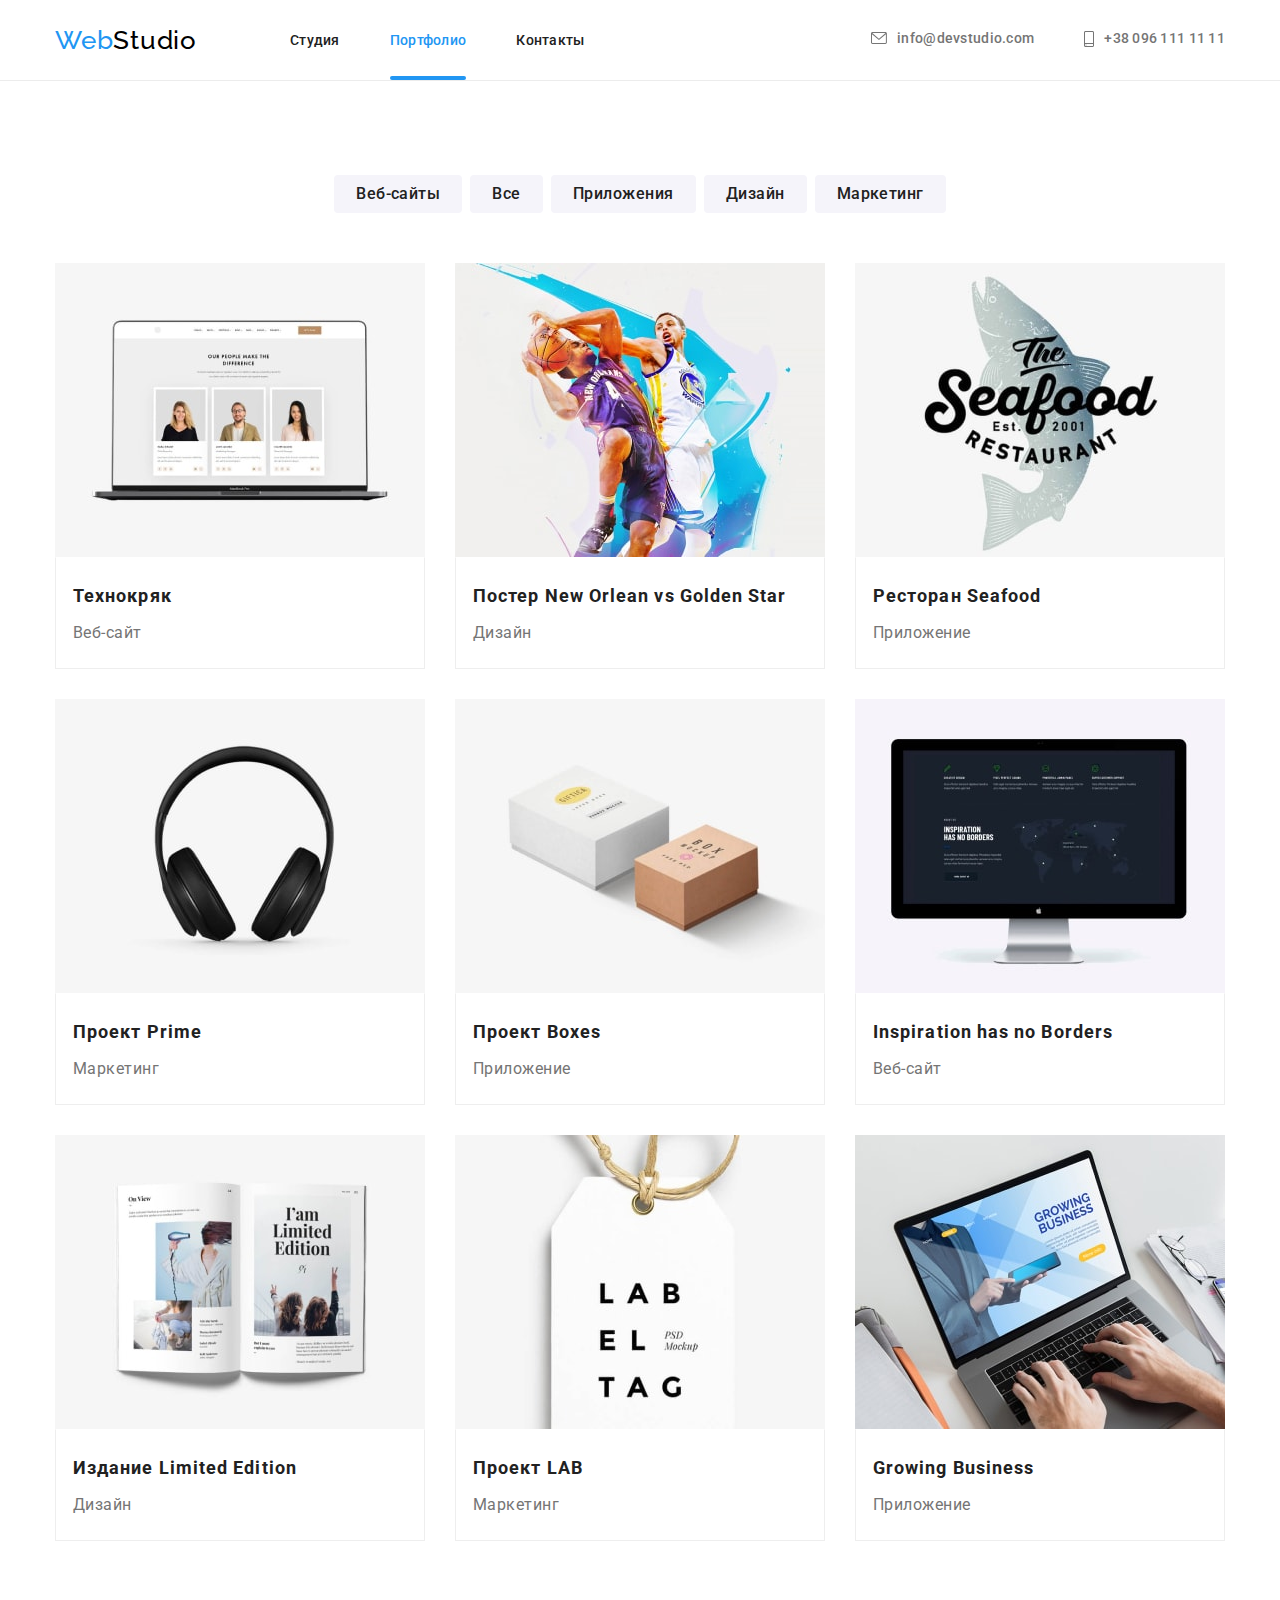
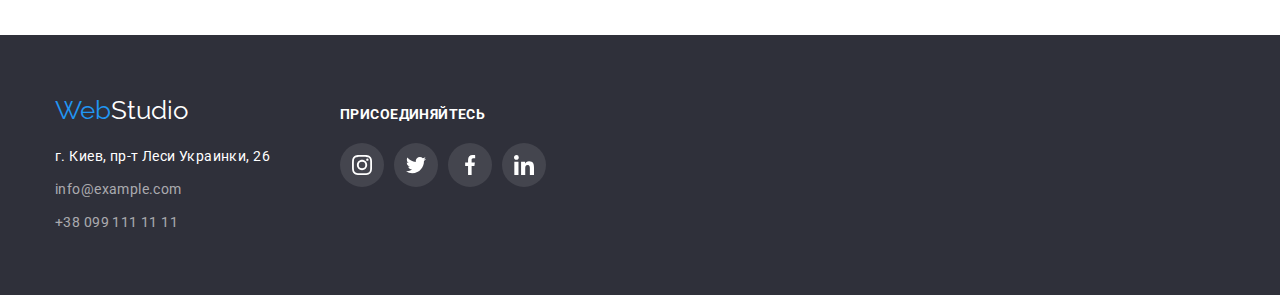
==== portfolio.html @ 97309ea2 "Клонирует репозиторий" ====
<!DOCTYPE html>
<html lang="ru">

<head>
  <meta charset="UTF-8" />
  <meta name="viewport" content="width=device-width, initial-scale=1.0" />
  <title lang="en">WebStudio</title>
  <link rel="preconnect" href="https://fonts.gstatic.com">
  <link rel="stylesheet" href="./css/modern-normalize.css">
  <link href="https://fonts.googleapis.com/css2?family=Raleway:wght@700&family=Roboto:wght@400;500;700;900&display=swap"
    rel="stylesheet">
  <link rel="stylesheet" href="./css/style.css">
</head>

<body>
  <!--header-->
  <header class="portfolio">
    <div class="container">
      <nav class="nav">
        <a class="logo-header link" href="./index.html" aria-label="логотип"><span class="logo-web">Web</span>Studio</a>
        <ul class="nav-links list">
          <li class="nav-link-item">
            <a class="studio nav-link link" href="./index.html">Студия</a>
          </li>
          <li class="nav-link-item">
            <a class="portfolio nav-link current link" href="./portfolio.html">Портфолио</a>
          </li>
          <li class="nav-link-item">
            <a class="contacts nav-link link" href="">Контакты</a>
          </li>
        </ul>
      </nav>
      <address class="header-address">
        <ul class="header-address-list list">
          <li class="header-address-item">
            <a class="address-item link" target="_blank" rel="noopener noreferrer" href="mailto:info@devstudio.com">
              <div class="address-icon">
                <svg width="16" height="12">
                  <use href="./images/sprite.svg#icon-envelope"></use>
                </svg>
              </div>
              info@devstudio.com
            </a>
          </li>
          <li class="header-address-item">
            <a class="address-item link" target="_blank" rel="noopener noreferrer" href="tel:+380961111111">
              <div class="address-icon">
                <svg width="10" height="16">
                  <use href="./images/sprite.svg#icon-smartphone"></use>
                </svg>
              </div>
              +38 096 111 11 11
            </a>
          </li>
        </ul>
      </address>
    </div>
  </header>
  
  <main>
    
    <!-- <section> -->
      <div class="container section">
        <!-- buttons -->
        <ul class="portfolio-buttons list">
          <li class="portfolio-button"><button class="portfolio-btn" type="button">Веб-сайты</button></li>
          <li class="portfolio-button"><button class="portfolio-btn" type="button">Все</button></li>
          <li class="portfolio-button"><button class="portfolio-btn" type="button">Приложения</button></li>
          <li class="portfolio-button"><button class="portfolio-btn" type="button">Дизайн</button></li>
          <li class="portfolio-button"><button class="portfolio-btn" type="button">Маркетинг</button></li>
        </ul>
        
        <!-- portfolio exemples -->
        <h1 class="visually-hidden">Портфолио</h1>
        <ul class="portfolio-list list">
          <li class="portfolio-item">
            <a class="portfolio-item-link link" href="" target="_blank" rel="noopener noreferrer"  >
              <div class="portfolio-thumb">
                <img class="portfolio-img" src="./images/portfolio/tehnokriak-img.jpg" alt="Экран ноутбука с примером сайта" width="370"
                  height="294">
                <p class="portfolio-item-description">
                  Технокряк это современная площадка распространения коронавируса.
                  Компании используют эту платформу для цифрового
                  шпионажа и атак на защищённые сервера конкурентов.
                </p>
              </div>
              <div class="portfolio-item-details" >
                <h2 class="portfolio-item-title">Технокряк</h2>
              <p class="portfolio-item-type">Веб-сайт</p>
              </div>
              
            </a>
          </li>
          <li class="portfolio-item">
            <a class="portfolio-item-link link" href="" target="_blank" rel="noopener noreferrer"  >
              <div class="portfolio-thumb">
                <img class="portfolio-img" src="./images/portfolio/poster-new-orlean-vs-golden-star-img.jpg"
                  alt="Два баскетболиста играют" width="370" height="294">
                <p class="portfolio-item-description">
                  Технокряк это современная площадка распространения коронавируса.
                  Компании используют эту платформу для цифрового
                  шпионажа и атак на защищённые сервера конкурентов.
                </p>
              </div>
              <div class="portfolio-item-details" >
                <h2 class="portfolio-item-title">Постер New Orlean vs Golden Star</h2>
              <p class="portfolio-item-type">Дизайн</p>
              </div>
              
            </a>
          </li>
          <li class="portfolio-item">
            <a class="portfolio-item-link link" href="" target="_blank" rel="noopener noreferrer"  >
              <div class="portfolio-thumb">
                <img class="portfolio-img" src="./images/portfolio/restoraunt-seafood-img.jpg" alt="Логотип ресторана с рыбой"
                  width="370" height="294">
                <p class="portfolio-item-description">
                  Технокряк это современная площадка распространения коронавируса.
                  Компании используют эту платформу для цифрового
                  шпионажа и атак на защищённые сервера конкурентов.
                </p>
              </div>
              <div class="portfolio-item-details" >
                <h2 class="portfolio-item-title">Ресторан Seafood</h2>
              <p class="portfolio-item-type">Приложение</p>
              </div>
             
            </a>
          </li>
          <li class="portfolio-item">
            <a class="portfolio-item-link link" href="" target="_blank" rel="noopener noreferrer"  >
              <div class="portfolio-thumb">
                <img class="portfolio-img" src="./images/portfolio/project-prime-img.jpg" alt="Наушники" width="370" height="294">
                <p class="portfolio-item-description">
                  Технокряк это современная площадка распространения коронавируса.
                  Компании используют эту платформу для цифрового
                  шпионажа и атак на защищённые сервера конкурентов.
                </p>
              </div>
              <div class="portfolio-item-details" >
                <h2 class="portfolio-item-title">Проект Prime</h2>
              <p class="portfolio-item-type">Маркетинг</p>
              </div>
              
            </a>
          </li>
          <li class="portfolio-item">
            <a class="portfolio-item-link link" href="" target="_blank" rel="noopener noreferrer"  >
              <div class="portfolio-thumb">
                <img class="portfolio-img" src="./images/portfolio/project-boxes-img.jpg" alt="Две коробочки" width="370" height="294">
                <p class="portfolio-item-description">
                  Технокряк это современная площадка распространения коронавируса.
                  Компании используют эту платформу для цифрового
                  шпионажа и атак на защищённые сервера конкурентов.
                </p>
              </div>
              <div class="portfolio-item-details" >
                <h2 class="portfolio-item-title">Проект Boxes</h2>
              <p class="portfolio-item-type">Приложение</p>
              </div>
             
            </a>
          </li>
          <li class="portfolio-item">
            <a class="portfolio-item-link link" href="" target="_blank" rel="noopener noreferrer"  >
              <div class="portfolio-thumb">
                <img class="portfolio-img" src="./images/portfolio/inspiration-has-no-borders-img.jpg"
                  alt="Экран компьютера с иллюстрацией проекта" width="370" height="294">
                <p class="portfolio-item-description">
                  Технокряк это современная площадка распространения коронавируса.
                  Компании используют эту платформу для цифрового
                  шпионажа и атак на защищённые сервера конкурентов.
                </p>
              </div>
              <div class="portfolio-item-details" >
                <h2 class="portfolio-item-title">Inspiration has no Borders</h2>
              <p class="portfolio-item-type">Веб-сайт</p>
              </div>
             
            </a>
          </li>
          <li class="portfolio-item">
            <a class="portfolio-item-link link" href="" target="_blank" rel="noopener noreferrer"  >
              <div class="portfolio-thumb">
                <img class="portfolio-img" src="./images/portfolio/limited-edition-img.jpg" alt="Открытый журнал" width="370"
                  height="294">
                <p class="portfolio-item-description">
                  Технокряк это современная площадка распространения коронавируса.
                  Компании используют эту платформу для цифрового
                  шпионажа и атак на защищённые сервера конкурентов.
                </p>
              </div>
              <div class="portfolio-item-details" >
                <h2 class="portfolio-item-title">Издание Limited Edition</h2>
              <p class="portfolio-item-type">Дизайн</p>
              </div>
             
            </a>
          </li>
          <li class="portfolio-item">
            <a class="portfolio-item-link link" href="" target="_blank" rel="noopener noreferrer"  >
              <div class="portfolio-thumb">
                <img class="portfolio-img" src="./images/portfolio/project-lab-img.jpg" alt="Бирка с логотирпом" width="370"
                  height="294">
                <p class="portfolio-item-description">
                  Технокряк это современная площадка распространения коронавируса.
                  Компании используют эту платформу для цифрового
                  шпионажа и атак на защищённые сервера конкурентов.
                </p>
              </div>
              <div class="portfolio-item-details" >
                <h2 class="portfolio-item-title">Проект LAB</h2>
              <p class="portfolio-item-type">Маркетинг</p>
              </div>
              
            </a>
          </li>
          <li class="portfolio-item">
            <a class="portfolio-item-link link" href="" target="_blank" rel="noopener noreferrer"  >
              <div class="portfolio-thumb">
                <img class="portfolio-img" src="./images/portfolio/growing-business-img.jpg" alt="Человек печатает на ноутбуке"
                  width="370" height="294">
                <p class="portfolio-item-description">
                  Технокряк это современная площадка распространения коронавируса.
                  Компании используют эту платформу для цифрового
                  шпионажа и атак на защищённые сервера конкурентов.
                </p>
              </div>
              <div class="portfolio-item-details" >
                <h2 class="portfolio-item-title">Growing Business</h2>
              <p class="portfolio-item-type">Приложение</p>
              </div>
              
            </a>
          </li>
        </ul>

      </div>
    <!-- </section> -->
  </main>
  <!--footer-->
  <footer class="footer">
    <div class="container footer">
      <div>
        <a target="_blank" rel="noopener noreferrer" class="logo-footer link" href="./index.html"
          aria-label="логотип"><span class="logo-web">Web</span>Studio</a>
        <address>
          <ul class="footer-list list">
            <li class="footer-list-item">
              <a target="_blank" rel="noopener noreferrer" class="footer-list-link map-link link"
                href="https://goo.gl/maps/fc8AULogHNXfgkhJ9">г. Киев, пр-т Леси
                Украинки, 26</a>
            </li>
            <li class="footer-list-item">
              <a target="_blank" rel="noopener noreferrer" class="footer-list-link link"
                href="mailto:info@example.com">info@example.com</a>
            </li>
            <li class="footer-list-item">
              <a target="_blank" rel="noopener noreferrer" class="footer-list-link link" href="tel:+380991111111">+38 099
                111 11 11</a>
            </li>
          </ul>
        </address>
      </div>
      <div class="footer-join">
        <p class="footer-join-text">Присоединяйтесь</p>
        <ul class="social-list list">
          <li class="social-list-item">
            <a target="_blank" rel="noopener noreferrer" href="" class="social-link link">
              <svg class="social-link-item">
                <use href="./images/sprite.svg#icon-instagram"></use>
              </svg>
            </a>
          </li>
          <li class="social-list-item">
            <a target="_blank" rel="noopener noreferrer" href="" class="social-link link">
              <svg class="social-link-item">
                <use href="./images/sprite.svg#icon-twitter"></use>
              </svg>
            </a>
          </li>
          <li class="social-list-item">
            <a target="_blank" rel="noopener noreferrer" href="" class="social-link link">
              <svg class="social-link-item">
                <use href="./images/sprite.svg#icon-facebook"></use>
              </svg>
            </a>
          </li>
          <li class="social-list-item">
            <a target="_blank" rel="noopener noreferrer" href="" class="social-link link">
              <svg class="social-link-item">
                <use href="./images/sprite.svg#icon-linkedin"></use>
              </svg>
            </a>
          </li>
        </ul>
      </div>
  </footer>
</body>

</html>
<!---->
---- css/style.css ----
:root {
  --acent-color: #2196f3;
  --logo-black: #000000;
  --main-color: #757575;
  --title-color: #212121;
  --white-color: #ffffff;
  --backgroud-greay-color: #2f303a;
  --footer-address-color: rgba(255, 255, 255, 0.6);
  --background-color: #f5f4fa;
  --icon-main: #afb1b8;

  --main-font: "Roboto", sans-serif;
  --logo-font: "Raleway", sans-serif;

  --portfolio-item-gep: 30px;

  --time-transition: 250ms;
  --duration-transition: cubic-bezier(0.4, 0, 0.2, 1);
}

/*BODY*/

h1,
h2,
h3,
h4,
h5,
h6 {
  margin: 0;
}

h2,
h3 {
  color: var(--title-color);
}

h1,
h2,
h3,
p,
a,
button {
  font-family: var(--main-font);
}

.link {
  text-decoration: none;
  font-style: normal;
}

.list {
  list-style: none;
  margin: 0;
  padding: 0;
}

p {
  color: var(--main-color);
  margin: 0;
}

img {
  display: block;
}

/* *:focus {
  outline: none;
} */

.container {
  width: 1200px;
  margin: auto;
  padding-left: 15px;
  padding-right: 15px;
}

.container.section {
  padding-top: 94px;
  padding-bottom: 94px;
}
/*BODY*/

/*HEADER*/

header.portfolio {
  border-bottom: 1px solid #ececec;
}

header > .container {
  display: flex;
  align-items: center;
  /* padding-top: 25px;
  padding-bottom: 25px; */
}

.logo-header {
  font-family: var(--logo-font);
  font-size: 26px;
  line-height: 1.17;
  color: var(--logo-black);
  letter-spacing: 0.03em;
  margin-right: 93px;
}

.logo-web {
  color: var(--acent-color);
}

nav {
  display: flex;
  align-items: center;
}
.nav,
.header-address {
  font-family: var(--main-font);
  font-weight: 500;
  font-size: 14px;
  line-height: 1.17em;
  letter-spacing: 0.02em;
}

.nav-links {
  display: flex;
  align-items: center;
}

.nav-link-item:not(:last-child),
.header-address-item:not(:last-child) {
  margin-right: 50px;
}

.nav-link {
  display: inline-block;
  padding: 32px 0;

  color: var(--title-color);
  text-decoration: none;

  transition: var(--time-transition) var(--duration-transition);
}

.header-address {
  margin-left: auto;
}

.header-address-item {
  display: flex;
}

.address-item,
.header-address-list {
  display: flex;
  color: var(--main-color);
  fill: var(--main-color);

  transition: var(--time-transition) var(--duration-transition);
}

.nav-link:hover,
.nav-link:focus,
.address-item:hover,
.address-item:focus {
  color: var(--acent-color);
  fill: var(--acent-color);
}

.address-icon {
  margin-right: 10px;
  margin-top: 1px;
}

.current {
  position: relative;
  display: block;
  color: var(--acent-color);
}

.current::after {
  position: absolute;
  bottom: 0;
  left: 0;

  content: "";
  height: 4px;
  width: 100%;

  background-color: var(--acent-color);
  border-radius: 2px;
}

/*HEADER*/

/*HERO*/
.hero {
  background-image: linear-gradient(
      rgba(47, 48, 58, 0.4),
      rgba(47, 48, 58, 0.4)
    ),
    url(../images/bg-hero.jpg);
  background-repeat: no-repeat;
  background-position: center;
  background-size: 1600px;
}

.container.hero {
  display: block;
  justify-content: center;
  padding-top: 200px;
  padding-bottom: 200px;
}

.hero-title {
  width: 696px;
  padding-bottom: 30px;
  margin-left: auto;
  margin-right: auto;

  font-weight: 900;
  font-size: 44px;
  line-height: 1.36em;
  letter-spacing: 0.06em;

  text-align: center;
  text-transform: uppercase;
  font-family: var(--main-font);
  color: var(--white-color);
}

.button-studio-hero {
  display: block;
  min-width: 200px;
  padding-top: 10px;
  padding-bottom: 10px;
  padding-left: 32px;
  padding-right: 32px;
  margin-left: auto;
  margin-right: auto;
  border-radius: 4px;
  border: transparent;

  font-weight: 700;
  font-size: 16px;
  line-height: 1.87;
  letter-spacing: 0.06em;

  text-decoration: none;
  text-align: center;

  font-family: var(--main-font);
  color: var(--white-color);
  background-color: var(--acent-color);

  cursor: pointer;
}

.visually-hidden {
  position: absolute;
  width: 1px;
  height: 1px;
  margin: -1px;
  border: 0;
  padding: 0;
  white-space: nowrap;
  clip-path: inset(100%);
  clip: rect(0 0 0 0);
  overflow: hidden;
}
/* HERO */

/* MODAL WINDOW */

.modal {
  position: fixed;
  z-index: 1;
  top: 0;
  left: 0;
  opacity: 1;

  width: 100%;
  height: 100%;

  background-image: linear-gradient(rgba(0, 0, 0, 0.2), rgba(0, 0, 0, 0.2));

  transition: var(--time-transition) var(--duration-transition);
}

.modal.is-hidden {
  visibility: hidden;
  pointer-events: none;
  opacity: 0;
}

.modal-window {
  position: absolute;
  top: 50%;
  left: 50%;
  transform: translate(-50%, -50%) scale(1);

  width: 528px;
  height: 581px;

  background-color: #fff;
  box-shadow: 0px 1px 3px rgba(0, 0, 0, 0.12), 0px 1px 1px rgba(0, 0, 0, 0.14),
    0px 2px 1px rgba(0, 0, 0, 0.2);
  border-radius: 4px;

  transition: transform var(--time-transition) var(--duration-transition);
}

.modal.is-hidden .modal-window {
  transform: translate(-50%, -50%) scale(0.8);
}

.close-btn {
  position: absolute;
  top: 8px;
  right: 8px;

  width: 30px;
  height: 30px;
  padding: 5px;

  justify-content: center;

  border: 1px solid rgba(0, 0, 0, 0.1);
  border-radius: 50%;
  background-color: transparent;

  cursor: pointer;
}

.icon-close {
  width: 100%;
  height: 100%;
}
/* MODAL WINDOW */

/* FEATURES */
.features-list {
  display: flex;
  margin-bottom: 94px;
}

.features-pic-wrap {
  display: flex;
  justify-content: center;
  align-items: center;
  width: 270px;
  height: 120px;
  margin-bottom: 30px;
  background-color: var(--background-color);
  border-radius: 4px;
}

.features-pic {
  width: 70px;
  height: 70px;
}

.features-list-item {
  max-width: 270px;
}

.features-list-item:not(:last-child) {
  margin-right: 30px;
}

.features-item-title {
  margin-bottom: 10px;

  font-weight: 700;
  font-size: 14px;
  line-height: 1.14em;
  letter-spacing: 0.03em;
  text-transform: uppercase;
  color: var(--title-color);
}

.features-item-text {
  font-weight: 400;
  font-size: 14px;
  line-height: 1.71em;
  letter-spacing: 0.03em;
}
/* FEATURES */

/*WORKS*/
.section-title {
  font-weight: 700;
  font-size: 36px;
  line-height: 1.17%em;
  text-align: center;
  letter-spacing: 0.03em;
  margin-bottom: 50px;
}

.works-list {
  display: flex;
}

.works-list-item {
  position: relative;
}

.works-list-item:not(:last-child) {
  margin-right: 30px;
}

.works-item-title {
  position: absolute;
  bottom: 0;

  width: 100%;
  padding: 27px 0;

  font-size: 14px;
  font-weight: 700;
  line-height: 1.14;
  letter-spacing: 0.03em;
  text-align: center;
  text-transform: uppercase;
  color: var(--white-color);

  background-image: linear-gradient(
    rgba(47, 48, 58, 0.8),
    rgba(47, 48, 58, 0.8)
  );
}
/*WORKS*/

/*TEAM*/
.team {
  background-color: var(--background-color);
}

.team-list {
  display: flex;
}

.team-list-item {
  padding-bottom: 30px;
  box-shadow: 0px 1px 3px rgba(0, 0, 0, 0.12), 0px 1px 1px rgba(0, 0, 0, 0.14),
    0px 2px 1px rgba(0, 0, 0, 0.2);
  border-bottom-left-radius: 4px;
  border-bottom-right-radius: 4px;
  background-color: var(--white-color);
}

.team-list-item:not(:last-child) {
  margin-right: 30px;
}

.team-item-pic {
  margin-bottom: 30px;
}

.team-item-name {
  margin-bottom: 10px;

  font-weight: 500;
  font-size: 16px;
  line-height: 1.18em;
  letter-spacing: 0.03em;
  text-align: center;
}

.team-item-text {
  margin-bottom: 16px;
  font-weight: 400;
  font-size: 16px;
  line-height: 1.18em;
  text-align: center;
  letter-spacing: 0.03em;
}

.social-list {
  display: flex;
  margin-right: -10px;
  justify-content: center;
}

.social-list-item {
  display: flex;
  margin-right: 10px;
}

.social-link {
  display: flex;
  justify-content: center;
  align-items: center;
  width: 44px;
  height: 44px;
  border-radius: 50%;
  background-color: transparent;
  fill: var(--icon-main);

  transition: var(--time-transition) var(--duration-transition);
}

.social-link:hover,
.social-link:focus,
.footer .social-link:hover,
.footer .social-link:focus {
  background-color: var(--acent-color);
  fill: var(--white-color);
}

.social-link-item {
  width: 20px;
  height: 20px;
}

/*TEAM*/

/*PORTFOLIO*/
.portfolio-buttons {
  display: flex;
  margin-bottom: 50px;
  /* margin-right: auto;
  margin-left: auto; */
  justify-content: center;
}

.portfolio-button {
  display: block;
}

.portfolio-btn {
  padding-top: 6px;
  padding-bottom: 6px;
  padding-right: 22px;
  padding-left: 22px;

  font-family: var(--main-font);
  font-style: normal;
  font-weight: 500;
  font-size: 16px;
  line-height: 1.62em;
  letter-spacing: 0.03em;
  text-align: center;

  color: var(--title-color);
  background: var(--background-color);
  border-radius: 4px;
  border: transparent;

  cursor: pointer;
  transition: var(--time-transition) var(--duration-transition);
}

.portfolio-button:not(:last-child) {
  margin-right: 8px;
}

.portfolio-btn:hover,
.portfolio-btn:focus {
  color: var(--white-color);
  background-color: var(--acent-color);
  box-shadow: 0px 3px 1px rgba(0, 0, 0, 0.1), 0px 1px 2px rgba(0, 0, 0, 0.08),
    0px 2px 2px rgba(0, 0, 0, 0.12);
}

.portfolio-list {
  display: flex;
  flex-wrap: wrap;
  margin-top: calc(-1 * var(--portfolio-item-gep));
  margin-left: calc(-1 * var(--portfolio-item-gep));
  /* outline: 1px solid black; */
}

.portfolio-item {
  flex-basis: calc(100% / 3 - 30px);

  /* border: 1px solid #eeeeee;
  overflow: clip; */
  margin-top: var(--portfolio-item-gep);
  margin-left: var(--portfolio-item-gep);
}

.portfolio-item-link {
  display: block;
  position: relative;

  transition: var(--time-transition) var(--duration-transition);
}

.portfolio-item-link:hover,
.portfolio-item-link:focus {
  box-shadow: 0px 1px 1px rgba(0, 0, 0, 0.12), 0px 4px 4px rgba(0, 0, 0, 0.06),
    1px 4px 6px rgba(0, 0, 0, 0.16);
}

.portfolio-item-link:hover .portfolio-item-description,
.portfolio-item-link:focus .portfolio-item-description {
  transform: translateY(0);
}

.portfolio-thumb {
  position: relative;
  overflow: hidden;
}

.portfolio-item-description {
  position: absolute;
  left: 0;
  top: 0;
  padding: 63px 24px;
  height: 294px;

  font-weight: 400;
  font-size: 18px;
  line-height: 1.56;
  letter-spacing: 0.03em;
  color: var(--white-color);

  background-image: linear-gradient(
    rgba(33, 150, 243, 0.9),
    rgba(33, 150, 243, 0.9)
  );

  transform: translateY(100%);
  transition: var(--time-transition) var(--duration-transition);
}

.portfolio-img {
  width: 100%;
}

.portfolio-item-details {
  padding-top: 20px;
  padding-bottom: 20px;
  border: 1px solid #eeeeee;
  border-top: 1px solid transparent;
}

.portfolio-item-title {
  margin-bottom: 4px;
  margin-left: 17px;

  font-family: var(--main-font);
  font-weight: 700;
  font-size: 18px;
  line-height: 2em;
  letter-spacing: 0.06em;
}

.portfolio-item-type {
  margin-left: 17px;

  font-family: var(--main-font);
  font-weight: 400;
  font-size: 16px;
  line-height: 1.87em;
  letter-spacing: 0.03em;
}

/*PORTFOLIO*/

/* CLIENTS */

.clients-list {
  display: flex;
  justify-content: space-between;
}

.clients-item-link {
  display: flex;
  justify-content: center;
  align-items: center;

  width: 170px;
  height: 90px;

  fill: var(--icon-main);
  border: 1px solid var(--icon-main);
  border-radius: 4px;

  transition: var(--time-transition) var(--duration-transition);
}

.clients-item-link:hover,
.clients-item-link:focus {
  fill: var(--acent-color);
  border: 1px solid var(--acent-color);
}

.logo-1 {
  width: 44.27px;
  height: 49.23px;
}

.logo-2 {
  width: 40px;
  height: 52px;
}

.logo-3 {
  width: 41px;
  height: 42.6px;
}

.logo-4 {
  width: 79.66px;
  height: 42.02px;
}

.logo-5 {
  width: 59px;
  height: 47px;
}

.logo-6 {
  width: 88.48px;
  height: 45.44px;
}
/* CLIENTS */

/*FOOTER*/
.footer {
  background-color: var(--backgroud-greay-color);
}

.container.footer {
  display: flex;
  align-items: baseline;
  padding-top: 60px;
  padding-bottom: 60px;
}

.logo-footer {
  display: inline-block;
  margin-bottom: 20px;

  font-family: var(--logo-font);
  font-size: 26px;
  line-height: 1.17;
  color: var(--white-color);
}

.footer-list-link,
.footer-join-text {
  font-size: 14px;
  letter-spacing: 0.03em;
}

.footer-list-link {
  font-weight: 400;
  line-height: 1.71;
  color: rgba(255, 255, 255, 0.6);
}

.footer-list-item:not(:last-child) {
  margin-bottom: 9px;
}

.footer-list-link.map-link {
  color: var(--white-color);
}

.footer-join-text {
  margin-bottom: 20px;

  font-weight: 700;
  line-height: 1.14;
  text-transform: uppercase;

  color: var(--white-color);
}

.footer-join {
  margin-left: 70px;
}

.footer .social-link {
  background-color: rgba(255, 255, 255, 0.1);
  fill: var(--white-color);
}
/*FOOTER*/
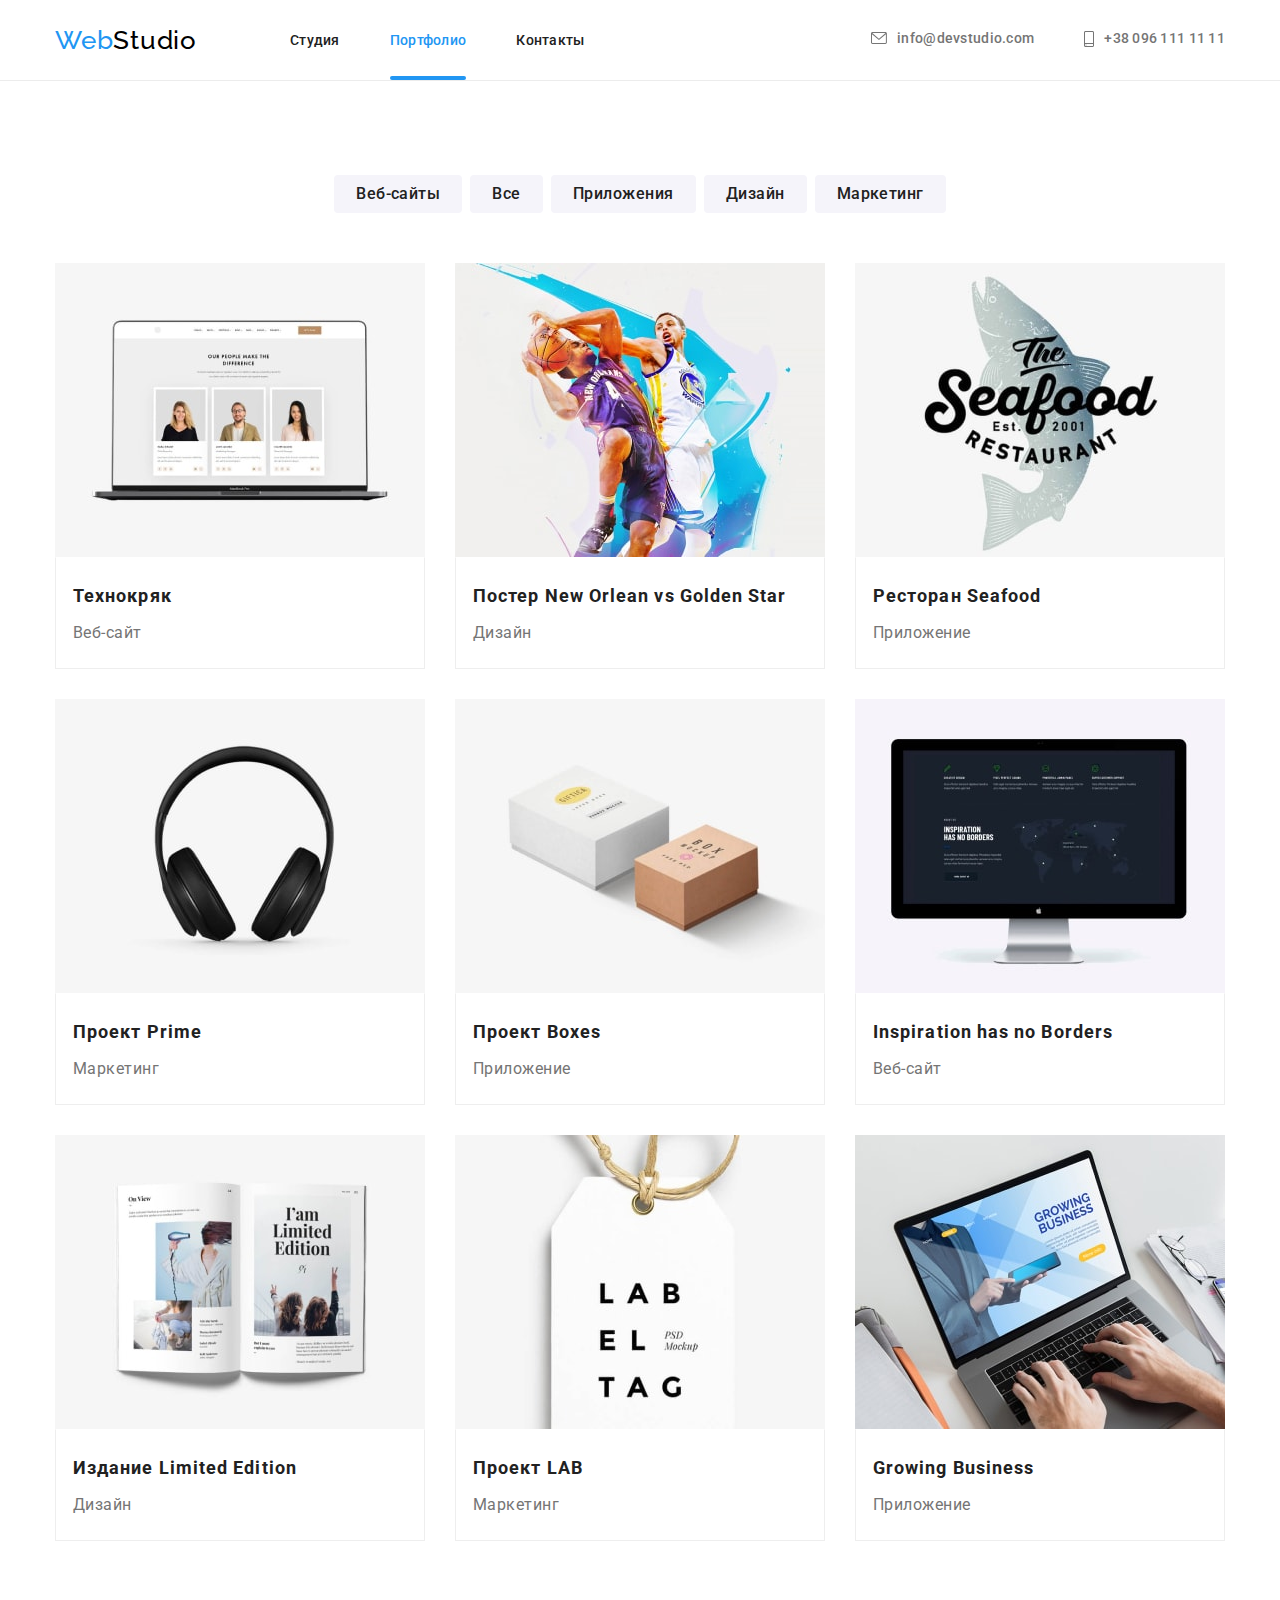
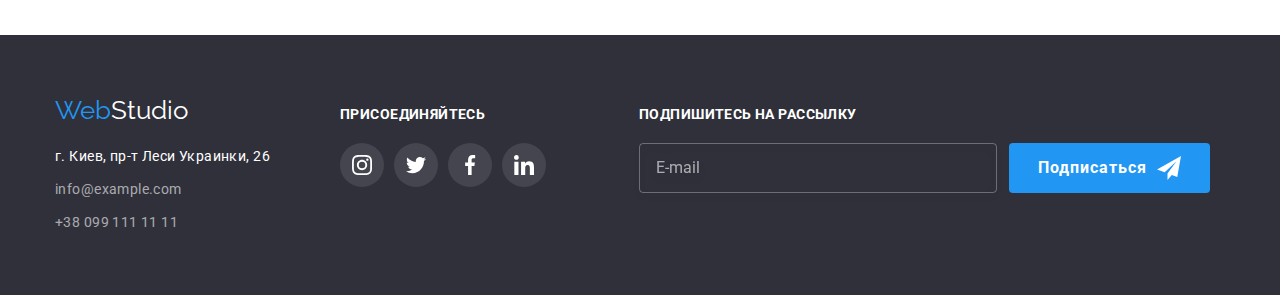
==== commit ea052546: "Добавляет и оформляет форму в футере" ====
--- a/portfolio.html
+++ b/portfolio.html
@@ -295,6 +295,20 @@
           </li>
         </ul>
       </div>
+      
+      <!--subscribe-->
+      <div class="footer-subscribe">
+        <p class="footer-subscribe-call">Подпишитесь на рассылку</p>
+        <form action="#" class="subscribe-form">
+          <input class="subscribe-input" type="email" name="email" placeholder="E-mail">
+          <button class="subscribe-btn btn" type="submit">
+            Подписаться
+            <svg class="icon-send">
+              <use href="./images/sprite.svg#icon-send"></use>
+            </svg>
+          </button>
+        </form>
+      </div>
   </footer>
 </body>
 
--- a/css/style.css
+++ b/css/style.css
@@ -78,6 +78,26 @@
   padding-top: 94px;
   padding-bottom: 94px;
 }
+
+.btn {
+  display: block;
+  padding-top: 10px;
+  padding-bottom: 10px;
+
+  font-weight: 700;
+  font-size: 16px;
+  line-height: 1.87;
+  letter-spacing: 0.06em;
+  text-align: center;
+  font-family: var(--main-font);
+  color: var(--white-color);
+
+  background-color: var(--acent-color);
+  border-radius: 4px;
+  border: transparent;
+
+  cursor: pointer;
+}
 /*BODY*/
 
 /*HEADER*/
@@ -227,30 +247,11 @@
 }
 
 .button-studio-hero {
-  display: block;
-  min-width: 200px;
-  padding-top: 10px;
-  padding-bottom: 10px;
   padding-left: 32px;
   padding-right: 32px;
   margin-left: auto;
   margin-right: auto;
-  border-radius: 4px;
-  border: transparent;
-
-  font-weight: 700;
-  font-size: 16px;
-  line-height: 1.87;
-  letter-spacing: 0.06em;
-
   text-decoration: none;
-  text-align: center;
-
-  font-family: var(--main-font);
-  color: var(--white-color);
-  background-color: var(--acent-color);
-
-  cursor: pointer;
 }
 
 .visually-hidden {
@@ -738,7 +739,8 @@
 }
 
 .footer-list-link,
-.footer-join-text {
+.footer-join-text,
+.footer-subscribe-call {
   font-size: 14px;
   letter-spacing: 0.03em;
 }
@@ -757,7 +759,8 @@
   color: var(--white-color);
 }
 
-.footer-join-text {
+.footer-join-text,
+.footer-subscribe-call {
   margin-bottom: 20px;
 
   font-weight: 700;
@@ -775,4 +778,50 @@
   background-color: rgba(255, 255, 255, 0.1);
   fill: var(--white-color);
 }
+
+.subscribe-form {
+  display: flex;
+  /* align-items: center; */
+}
+
+.subscribe-input {
+  width: 358px;
+  padding-left: 16px;
+  background-color: transparent;
+
+  font-family: var(--main-font);
+  font-size: 16px;
+  line-height: 1.25;
+  color: var(--footer-address-color);
+
+  border: 1px solid rgba(255, 255, 255, 0.3);
+  border-radius: 4px;
+  filter: drop-shadow(0px 4px 4px rgba(0, 0, 0, 0.15));
+}
+
+.subscribe-input::placeholder {
+  font-family: var(--main-font);
+  font-size: 16px;
+  line-height: 1.25;
+  color: var(--footer-address-color);
+}
+
+.footer-subscribe {
+  margin-left: 93px;
+}
+
+.subscribe-btn {
+  display: flex;
+  align-items: center;
+  padding-left: 29px;
+  padding-right: 29px;
+  margin-left: 12px;
+}
+
+.icon-send {
+  fill: white;
+  width: 24px;
+  height: 24px;
+  margin-left: 10px;
+}
 /*FOOTER*/
